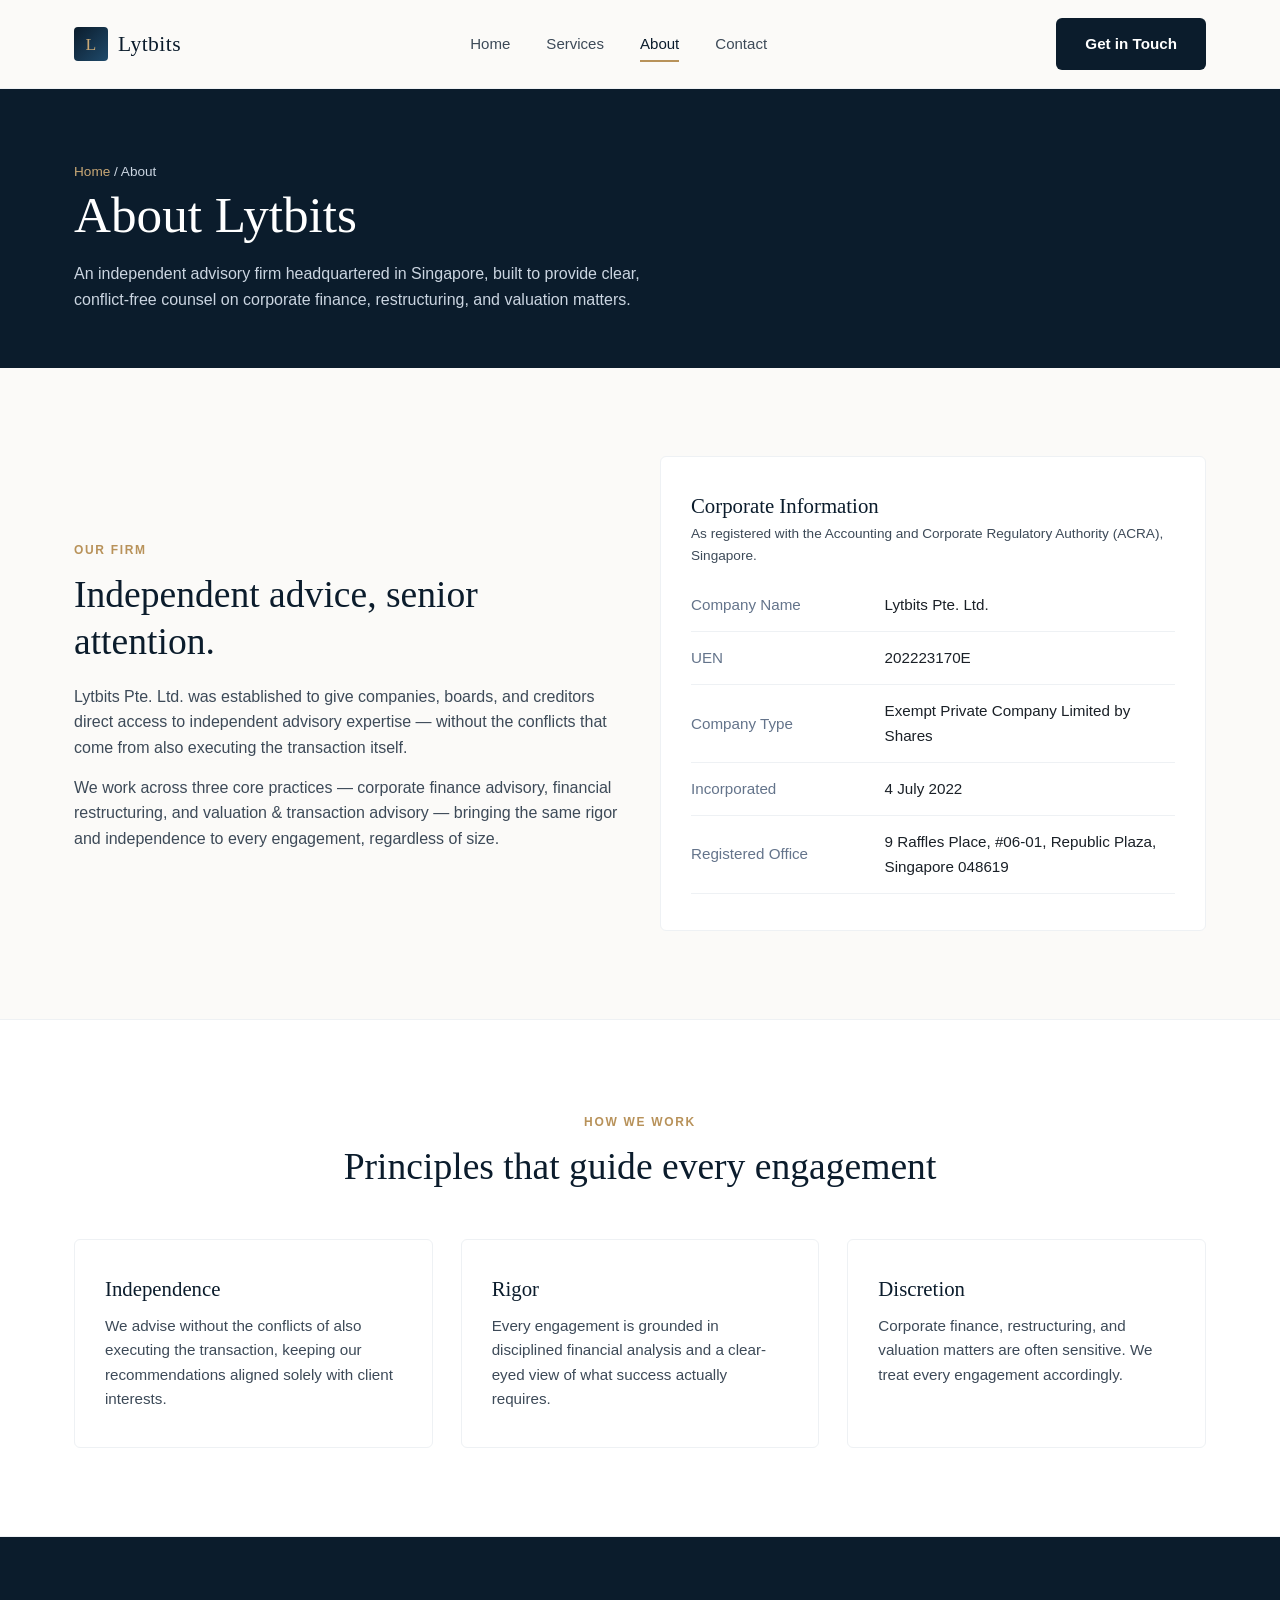
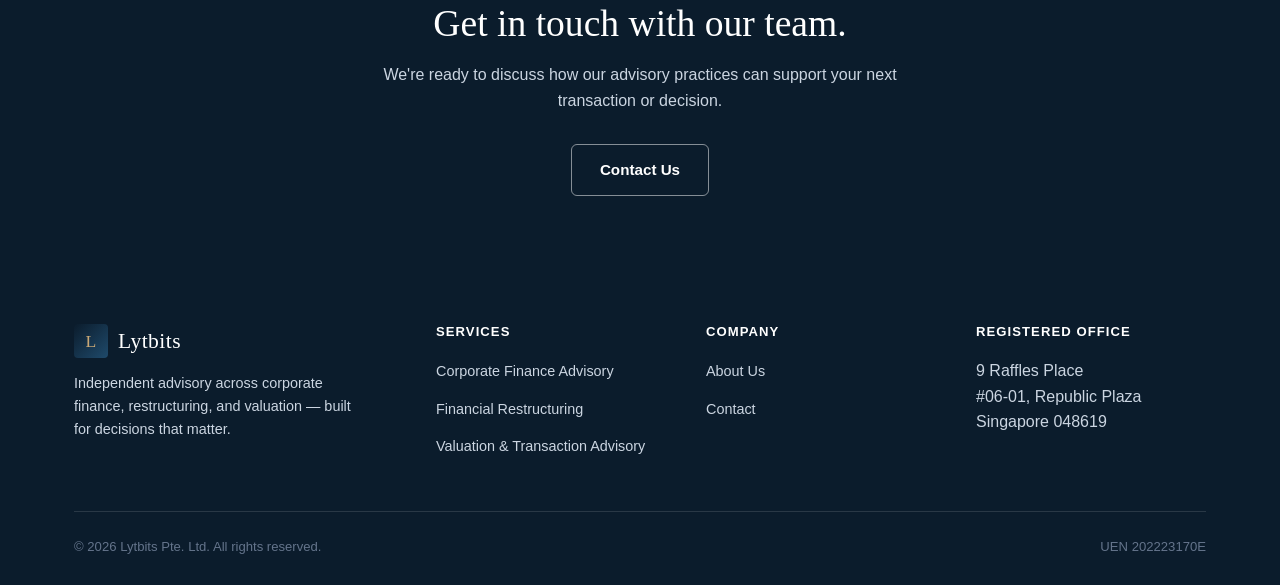
==== about.html @ d33e1c36 "Initial commit: Lytbits Pte. Ltd. corporate website Static site with Home, Services, About, and Cont" ====
<!doctype html>
<html lang="en">
<head>
  <meta charset="UTF-8" />
  <meta name="viewport" content="width=device-width, initial-scale=1.0" />
  <title>About Us — Lytbits Pte. Ltd.</title>
  <meta name="description" content="Lytbits Pte. Ltd. is a Singapore-incorporated independent advisory firm. Learn about our company and registration details." />
  <link rel="stylesheet" href="css/style.css" />
</head>
<body>

  <header class="site-header">
    <div class="container">
      <nav class="nav">
        <a href="index.html" class="brand"><span class="brand-mark">L</span> Lytbits</a>
        <div class="nav-links">
          <a href="index.html">Home</a>
          <a href="services.html">Services</a>
          <a href="about.html">About</a>
          <a href="contact.html">Contact</a>
        </div>
        <div class="nav-cta">
          <a href="contact.html" class="btn btn-primary">Get in Touch</a>
        </div>
        <button class="nav-toggle" aria-label="Toggle navigation">
          <span></span><span></span><span></span>
        </button>
      </nav>
    </div>
  </header>

  <main>

    <section class="page-header">
      <div class="container">
        <div class="breadcrumb"><a href="index.html">Home</a> / About</div>
        <h1>About Lytbits</h1>
        <p>An independent advisory firm headquartered in Singapore, built to provide clear, conflict-free counsel on corporate finance, restructuring, and valuation matters.</p>
      </div>
    </section>

    <section class="section">
      <div class="container grid-2">
        <div>
          <span class="eyebrow">Our Firm</span>
          <h2>Independent advice, senior attention.</h2>
          <p style="margin-top: 18px;">Lytbits Pte. Ltd. was established to give companies, boards, and creditors direct access to independent advisory expertise — without the conflicts that come from also executing the transaction itself.</p>
          <p style="margin-top: 14px;">We work across three core practices — corporate finance advisory, financial restructuring, and valuation &amp; transaction advisory — bringing the same rigor and independence to every engagement, regardless of size.</p>
        </div>
        <div class="card">
          <h3 style="margin-bottom: 4px;">Corporate Information</h3>
          <p style="font-size: 0.85rem; margin-bottom: 8px;">As registered with the Accounting and Corporate Regulatory Authority (ACRA), Singapore.</p>
          <table class="info-table">
            <tr>
              <td>Company Name</td>
              <td>Lytbits Pte. Ltd.</td>
            </tr>
            <tr>
              <td>UEN</td>
              <td>202223170E</td>
            </tr>
            <tr>
              <td>Company Type</td>
              <td>Exempt Private Company Limited by Shares</td>
            </tr>
            <tr>
              <td>Incorporated</td>
              <td>4 July 2022</td>
            </tr>
            <tr>
              <td>Registered Office</td>
              <td>9 Raffles Place, #06-01, Republic Plaza, Singapore 048619</td>
            </tr>
          </table>
        </div>
      </div>
    </section>

    <section class="section section--alt">
      <div class="container">
        <div class="section-head center">
          <span class="eyebrow">How We Work</span>
          <h2>Principles that guide every engagement</h2>
        </div>
        <div class="grid-3">
          <div class="card">
            <h3>Independence</h3>
            <p>We advise without the conflicts of also executing the transaction, keeping our recommendations aligned solely with client interests.</p>
          </div>
          <div class="card">
            <h3>Rigor</h3>
            <p>Every engagement is grounded in disciplined financial analysis and a clear-eyed view of what success actually requires.</p>
          </div>
          <div class="card">
            <h3>Discretion</h3>
            <p>Corporate finance, restructuring, and valuation matters are often sensitive. We treat every engagement accordingly.</p>
          </div>
        </div>
      </div>
    </section>

    <section class="cta-band">
      <div class="container">
        <h2>Get in touch with our team.</h2>
        <p>We're ready to discuss how our advisory practices can support your next transaction or decision.</p>
        <a href="contact.html" class="btn btn-outline-light">Contact Us</a>
      </div>
    </section>

  </main>

  <footer class="site-footer">
    <div class="container">
      <div class="footer-grid">
        <div class="footer-brand">
          <div class="brand"><span class="brand-mark">L</span> Lytbits</div>
          <p>Independent advisory across corporate finance, restructuring, and valuation — built for decisions that matter.</p>
        </div>
        <div class="footer-col">
          <h4>Services</h4>
          <ul>
            <li><a href="services.html#corporate-finance">Corporate Finance Advisory</a></li>
            <li><a href="services.html#restructuring">Financial Restructuring</a></li>
            <li><a href="services.html#valuation">Valuation &amp; Transaction Advisory</a></li>
          </ul>
        </div>
        <div class="footer-col">
          <h4>Company</h4>
          <ul>
            <li><a href="about.html">About Us</a></li>
            <li><a href="contact.html">Contact</a></li>
          </ul>
        </div>
        <div class="footer-col">
          <h4>Registered Office</h4>
          <ul>
            <li>9 Raffles Place<br />#06-01, Republic Plaza<br />Singapore 048619</li>
          </ul>
        </div>
      </div>
      <div class="footer-bottom">
        <span>&copy; <span id="current-year"></span> Lytbits Pte. Ltd. All rights reserved.</span>
        <span>UEN 202223170E</span>
      </div>
    </div>
  </footer>

  <script src="js/main.js"></script>
</body>
</html>
---- css/style.css ----
/* ============================================
   LYTBITS PTE. LTD. — Design System
   ============================================ */

:root {
  --color-navy-900: #0b1c2c;
  --color-navy-800: #10283f;
  --color-navy-700: #163752;
  --color-navy-600: #1f4a6b;
  --color-gold-500: #b8925a;
  --color-gold-400: #c9a876;
  --color-gold-100: #f4ead9;
  --color-ink: #1a2027;
  --color-slate-700: #3d4a58;
  --color-slate-500: #64748b;
  --color-slate-300: #cbd5e1;
  --color-slate-100: #eef1f4;
  --color-white: #ffffff;
  --color-bg: #fbfaf8;

  --font-serif: "Georgia", "Iowan Old Style", "Palatino Linotype", serif;
  --font-sans: -apple-system, BlinkMacSystemFont, "Segoe UI", Roboto, Helvetica, Arial, sans-serif;

  --max-width: 1180px;
  --radius: 6px;
  --shadow-sm: 0 1px 3px rgba(11, 28, 44, 0.08);
  --shadow-md: 0 8px 24px rgba(11, 28, 44, 0.10);
  --transition: 200ms ease;
}

* {
  box-sizing: border-box;
  margin: 0;
  padding: 0;
}

html {
  scroll-behavior: smooth;
}

body {
  font-family: var(--font-sans);
  color: var(--color-ink);
  background: var(--color-bg);
  line-height: 1.6;
  -webkit-font-smoothing: antialiased;
}

img {
  max-width: 100%;
  display: block;
}

a {
  color: inherit;
  text-decoration: none;
}

ul {
  list-style: none;
}

.container {
  max-width: var(--max-width);
  margin: 0 auto;
  padding: 0 24px;
}

h1, h2, h3, h4 {
  font-family: var(--font-serif);
  font-weight: 400;
  line-height: 1.25;
  color: var(--color-navy-900);
}

h1 { font-size: clamp(2.25rem, 4vw, 3.25rem); }
h2 { font-size: clamp(1.75rem, 3vw, 2.35rem); }
h3 { font-size: 1.3rem; }

p { color: var(--color-slate-700); }

.eyebrow {
  display: inline-block;
  font-size: 0.75rem;
  font-weight: 600;
  letter-spacing: 0.14em;
  text-transform: uppercase;
  color: var(--color-gold-500);
  margin-bottom: 12px;
}

.section {
  padding: 88px 0;
}

.section--tight {
  padding: 56px 0;
}

.section--alt {
  background: var(--color-white);
  border-top: 1px solid var(--color-slate-100);
  border-bottom: 1px solid var(--color-slate-100);
}

.section-head {
  max-width: 640px;
  margin-bottom: 48px;
}

.section-head.center {
  margin-left: auto;
  margin-right: auto;
  text-align: center;
}

/* ---------- Buttons ---------- */

.btn {
  display: inline-flex;
  align-items: center;
  gap: 8px;
  padding: 13px 28px;
  border-radius: var(--radius);
  font-size: 0.95rem;
  font-weight: 600;
  border: 1px solid transparent;
  cursor: pointer;
  transition: background var(--transition), color var(--transition), border-color var(--transition);
}

.btn-primary {
  background: var(--color-navy-900);
  color: var(--color-white);
}

.btn-primary:hover {
  background: var(--color-navy-700);
}

.btn-outline {
  background: transparent;
  border-color: var(--color-navy-900);
  color: var(--color-navy-900);
}

.btn-outline:hover {
  background: var(--color-navy-900);
  color: var(--color-white);
}

.btn-outline-light {
  background: transparent;
  border-color: rgba(255, 255, 255, 0.5);
  color: var(--color-white);
}

.btn-outline-light:hover {
  background: var(--color-white);
  color: var(--color-navy-900);
}

/* ---------- Header / Nav ---------- */

.site-header {
  position: sticky;
  top: 0;
  z-index: 100;
  background: rgba(251, 250, 248, 0.92);
  backdrop-filter: saturate(180%) blur(10px);
  border-bottom: 1px solid var(--color-slate-100);
}

.nav {
  display: flex;
  align-items: center;
  justify-content: space-between;
  padding: 18px 0;
}

.brand {
  display: flex;
  align-items: center;
  gap: 10px;
  font-family: var(--font-serif);
  font-size: 1.35rem;
  color: var(--color-navy-900);
  letter-spacing: 0.02em;
}

.brand-mark {
  width: 34px;
  height: 34px;
  border-radius: 4px;
  background: linear-gradient(135deg, var(--color-navy-900), var(--color-navy-600));
  display: flex;
  align-items: center;
  justify-content: center;
  color: var(--color-gold-400);
  font-family: var(--font-serif);
  font-size: 1.1rem;
}

.nav-links {
  display: flex;
  align-items: center;
  gap: 36px;
}

.nav-links a {
  font-size: 0.94rem;
  font-weight: 500;
  color: var(--color-slate-700);
  transition: color var(--transition);
  position: relative;
}

.nav-links a:hover,
.nav-links a.active {
  color: var(--color-navy-900);
}

.nav-links a.active::after {
  content: "";
  position: absolute;
  left: 0;
  right: 0;
  bottom: -6px;
  height: 2px;
  background: var(--color-gold-500);
}

.nav-cta {
  display: flex;
  align-items: center;
  gap: 20px;
}

.nav-toggle {
  display: none;
  flex-direction: column;
  gap: 5px;
  background: none;
  border: none;
  cursor: pointer;
  padding: 6px;
}

.nav-toggle span {
  width: 24px;
  height: 2px;
  background: var(--color-navy-900);
}

/* ---------- Hero ---------- */

.hero {
  background: linear-gradient(160deg, var(--color-navy-900) 0%, var(--color-navy-700) 100%);
  color: var(--color-white);
  padding: 120px 0 100px;
}

.hero h1,
.hero p {
  color: var(--color-white);
}

.hero-content {
  max-width: 680px;
}

.hero p.lead {
  font-size: 1.15rem;
  color: var(--color-slate-300);
  margin: 22px 0 36px;
  max-width: 560px;
}

.hero-actions {
  display: flex;
  gap: 16px;
  flex-wrap: wrap;
}

.hero-stats {
  display: grid;
  grid-template-columns: repeat(3, auto);
  gap: 48px;
  margin-top: 64px;
  padding-top: 40px;
  border-top: 1px solid rgba(255, 255, 255, 0.15);
}

.hero-stats .stat-value {
  font-family: var(--font-serif);
  font-size: 2rem;
  color: var(--color-gold-400);
}

.hero-stats .stat-label {
  font-size: 0.85rem;
  color: var(--color-slate-300);
  margin-top: 4px;
}

/* ---------- Page header (interior pages) ---------- */

.page-header {
  background: var(--color-navy-900);
  color: var(--color-white);
  padding: 72px 0 56px;
}

.page-header h1,
.page-header p {
  color: var(--color-white);
}

.page-header p {
  color: var(--color-slate-300);
  max-width: 620px;
  margin-top: 14px;
}

.breadcrumb {
  font-size: 0.85rem;
  color: var(--color-slate-300);
}

.breadcrumb a {
  color: var(--color-gold-400);
}

/* ---------- Cards / Grids ---------- */

.grid-3 {
  display: grid;
  grid-template-columns: repeat(3, 1fr);
  gap: 28px;
}

.grid-2 {
  display: grid;
  grid-template-columns: repeat(2, 1fr);
  gap: 40px;
  align-items: center;
}

.card {
  background: var(--color-white);
  border: 1px solid var(--color-slate-100);
  border-radius: var(--radius);
  padding: 36px 30px;
  transition: box-shadow var(--transition), transform var(--transition);
}

.card:hover {
  box-shadow: var(--shadow-md);
  transform: translateY(-3px);
}

.card .card-index {
  font-family: var(--font-serif);
  font-size: 0.95rem;
  color: var(--color-gold-500);
  margin-bottom: 18px;
}

.card h3 {
  margin-bottom: 12px;
}

.card p {
  font-size: 0.95rem;
}

.card a.card-link {
  display: inline-block;
  margin-top: 18px;
  font-size: 0.88rem;
  font-weight: 600;
  color: var(--color-navy-900);
  border-bottom: 1px solid var(--color-gold-500);
  padding-bottom: 2px;
}

/* ---------- Service detail blocks ---------- */

.service-block {
  padding: 56px 0;
  border-bottom: 1px solid var(--color-slate-100);
}

.service-block:last-child {
  border-bottom: none;
}

.service-block-head {
  display: flex;
  align-items: baseline;
  gap: 18px;
  margin-bottom: 20px;
}

.service-number {
  font-family: var(--font-serif);
  font-size: 1.1rem;
  color: var(--color-gold-500);
}

.sub-services {
  display: grid;
  grid-template-columns: repeat(auto-fit, minmax(260px, 1fr));
  gap: 24px;
  margin-top: 28px;
}

.sub-service {
  border-left: 2px solid var(--color-gold-500);
  padding-left: 18px;
}

.sub-service h4 {
  font-family: var(--font-sans);
  font-weight: 600;
  font-size: 1rem;
  color: var(--color-navy-900);
  margin-bottom: 6px;
}

.sub-service p {
  font-size: 0.92rem;
}

/* ---------- About page ---------- */

.info-table {
  width: 100%;
  border-collapse: collapse;
  margin-top: 12px;
}

.info-table tr {
  border-bottom: 1px solid var(--color-slate-100);
}

.info-table td {
  padding: 14px 0;
  font-size: 0.95rem;
}

.info-table td:first-child {
  color: var(--color-slate-500);
  width: 40%;
}

.info-table td:last-child {
  color: var(--color-ink);
  font-weight: 500;
}

.value-list {
  display: grid;
  gap: 24px;
  margin-top: 12px;
}

.value-item {
  display: flex;
  gap: 18px;
}

.value-icon {
  flex-shrink: 0;
  width: 42px;
  height: 42px;
  border-radius: 50%;
  background: var(--color-gold-100);
  color: var(--color-gold-500);
  display: flex;
  align-items: center;
  justify-content: center;
  font-family: var(--font-serif);
}

/* ---------- CTA band ---------- */

.cta-band {
  background: var(--color-navy-900);
  color: var(--color-white);
  padding: 64px 0;
  text-align: center;
}

.cta-band h2,
.cta-band p {
  color: var(--color-white);
}

.cta-band p {
  color: var(--color-slate-300);
  margin: 14px auto 30px;
  max-width: 520px;
}

/* ---------- Contact ---------- */

.contact-grid {
  display: grid;
  grid-template-columns: 1.1fr 0.9fr;
  gap: 56px;
}

.contact-info-item {
  margin-bottom: 28px;
}

.contact-info-item .label {
  font-size: 0.78rem;
  font-weight: 600;
  letter-spacing: 0.08em;
  text-transform: uppercase;
  color: var(--color-gold-500);
  margin-bottom: 6px;
  display: block;
}

.form-group {
  margin-bottom: 20px;
}

.form-group label {
  display: block;
  font-size: 0.85rem;
  font-weight: 600;
  color: var(--color-navy-900);
  margin-bottom: 6px;
}

.form-group input,
.form-group textarea,
.form-group select {
  width: 100%;
  padding: 12px 14px;
  border: 1px solid var(--color-slate-300);
  border-radius: var(--radius);
  font-family: var(--font-sans);
  font-size: 0.95rem;
  background: var(--color-white);
  transition: border-color var(--transition);
}

.form-group input:focus,
.form-group textarea:focus,
.form-group select:focus {
  outline: none;
  border-color: var(--color-navy-600);
}

.form-note {
  font-size: 0.82rem;
  color: var(--color-slate-500);
  margin-top: 14px;
}

.form-success {
  display: none;
  background: var(--color-gold-100);
  border: 1px solid var(--color-gold-400);
  border-radius: var(--radius);
  padding: 16px 18px;
  font-size: 0.92rem;
  color: var(--color-navy-900);
  margin-bottom: 20px;
}

/* ---------- Footer ---------- */

.site-footer {
  background: var(--color-navy-900);
  color: var(--color-slate-300);
  padding: 64px 0 28px;
}

.footer-grid {
  display: grid;
  grid-template-columns: 1.4fr 1fr 1fr 1fr;
  gap: 40px;
  padding-bottom: 40px;
  border-bottom: 1px solid rgba(255, 255, 255, 0.12);
}

.footer-brand .brand {
  color: var(--color-white);
  margin-bottom: 14px;
}

.footer-brand p {
  color: var(--color-slate-300);
  font-size: 0.9rem;
  max-width: 280px;
}

.footer-col h4 {
  font-family: var(--font-sans);
  font-size: 0.82rem;
  font-weight: 600;
  letter-spacing: 0.08em;
  text-transform: uppercase;
  color: var(--color-white);
  margin-bottom: 18px;
}

.footer-col ul li {
  margin-bottom: 12px;
}

.footer-col a {
  font-size: 0.9rem;
  color: var(--color-slate-300);
  transition: color var(--transition);
}

.footer-col a:hover {
  color: var(--color-gold-400);
}

.footer-bottom {
  display: flex;
  justify-content: space-between;
  align-items: center;
  padding-top: 24px;
  font-size: 0.82rem;
  color: var(--color-slate-500);
  flex-wrap: wrap;
  gap: 12px;
}

/* ---------- Responsive ---------- */

@media (max-width: 900px) {
  .grid-3 { grid-template-columns: 1fr; }
  .grid-2 { grid-template-columns: 1fr; }
  .contact-grid { grid-template-columns: 1fr; }
  .footer-grid { grid-template-columns: 1fr 1fr; }
  .hero-stats { grid-template-columns: repeat(3, auto); gap: 28px; }
}

@media (max-width: 720px) {
  .nav-links,
  .nav-cta .btn {
    display: none;
  }

  .nav-toggle {
    display: flex;
  }

  .nav.open .nav-links {
    display: flex;
    position: absolute;
    top: 100%;
    left: 0;
    right: 0;
    flex-direction: column;
    background: var(--color-white);
    padding: 24px;
    gap: 20px;
    border-bottom: 1px solid var(--color-slate-100);
    box-shadow: var(--shadow-md);
  }

  .footer-grid { grid-template-columns: 1fr; }
  .hero-stats { grid-template-columns: 1fr; gap: 20px; }
  .section { padding: 64px 0; }
}
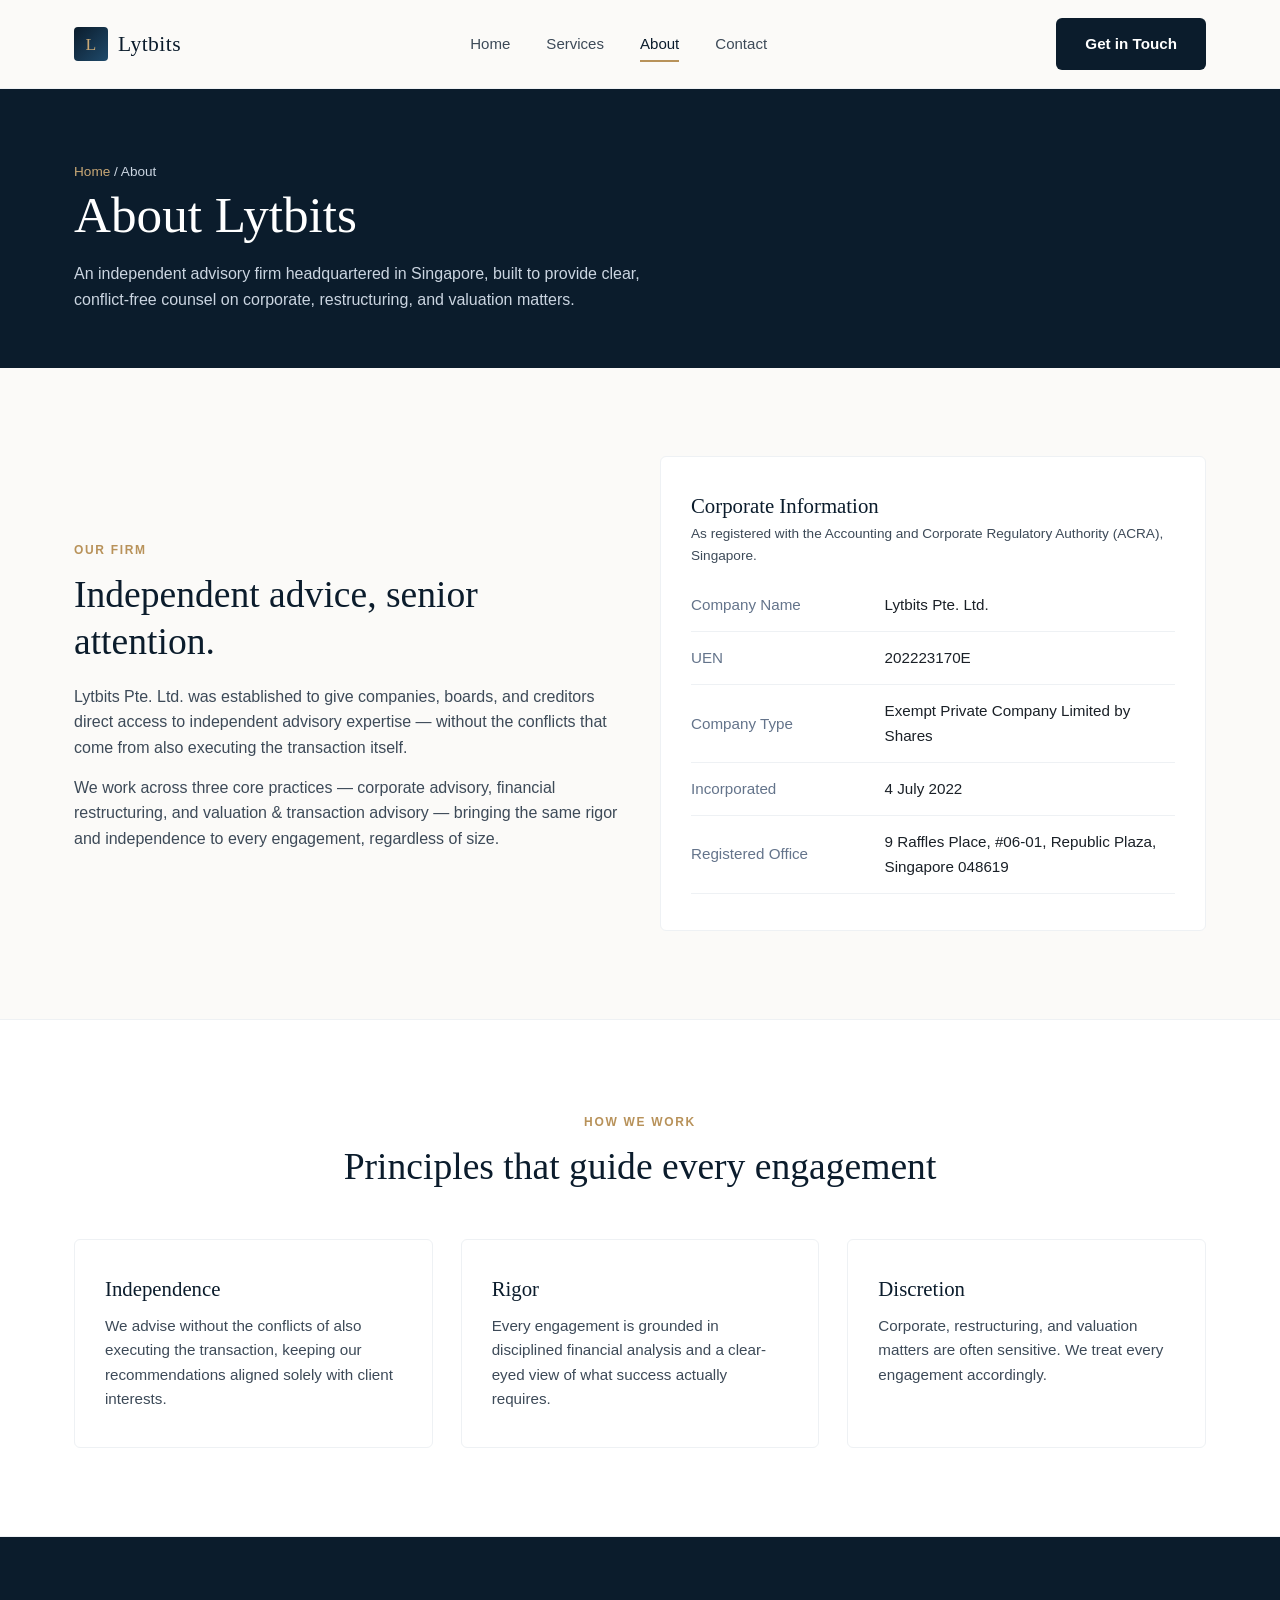
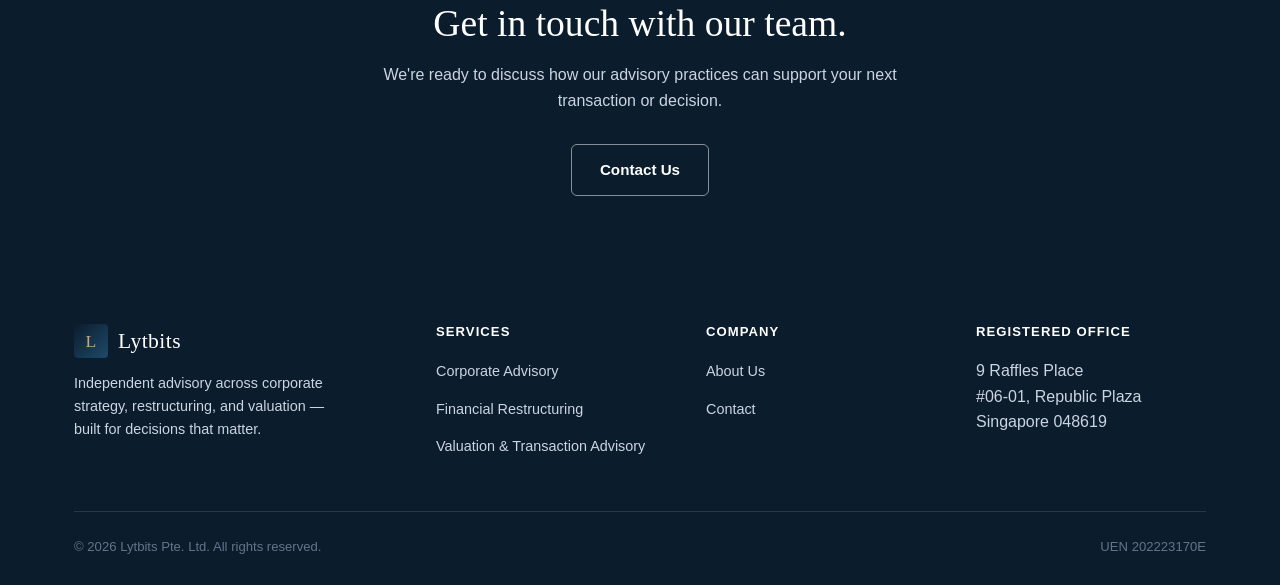
==== commit 200e808b: "Rename Corporate Finance Advisory to Corporate Advisory Drop M&A Advisory and Capital Solutions sub-" ====
--- a/about.html
+++ b/about.html
@@ -35,7 +35,7 @@
       <div class="container">
         <div class="breadcrumb"><a href="index.html">Home</a> / About</div>
         <h1>About Lytbits</h1>
-        <p>An independent advisory firm headquartered in Singapore, built to provide clear, conflict-free counsel on corporate finance, restructuring, and valuation matters.</p>
+        <p>An independent advisory firm headquartered in Singapore, built to provide clear, conflict-free counsel on corporate, restructuring, and valuation matters.</p>
       </div>
     </section>
 
@@ -45,7 +45,7 @@
           <span class="eyebrow">Our Firm</span>
           <h2>Independent advice, senior attention.</h2>
           <p style="margin-top: 18px;">Lytbits Pte. Ltd. was established to give companies, boards, and creditors direct access to independent advisory expertise — without the conflicts that come from also executing the transaction itself.</p>
-          <p style="margin-top: 14px;">We work across three core practices — corporate finance advisory, financial restructuring, and valuation &amp; transaction advisory — bringing the same rigor and independence to every engagement, regardless of size.</p>
+          <p style="margin-top: 14px;">We work across three core practices — corporate advisory, financial restructuring, and valuation &amp; transaction advisory — bringing the same rigor and independence to every engagement, regardless of size.</p>
         </div>
         <div class="card">
           <h3 style="margin-bottom: 4px;">Corporate Information</h3>
@@ -93,7 +93,7 @@
           </div>
           <div class="card">
             <h3>Discretion</h3>
-            <p>Corporate finance, restructuring, and valuation matters are often sensitive. We treat every engagement accordingly.</p>
+            <p>Corporate, restructuring, and valuation matters are often sensitive. We treat every engagement accordingly.</p>
           </div>
         </div>
       </div>
@@ -114,12 +114,12 @@
       <div class="footer-grid">
         <div class="footer-brand">
           <div class="brand"><span class="brand-mark">L</span> Lytbits</div>
-          <p>Independent advisory across corporate finance, restructuring, and valuation — built for decisions that matter.</p>
+          <p>Independent advisory across corporate strategy, restructuring, and valuation — built for decisions that matter.</p>
         </div>
         <div class="footer-col">
           <h4>Services</h4>
           <ul>
-            <li><a href="services.html#corporate-finance">Corporate Finance Advisory</a></li>
+            <li><a href="services.html#corporate-advisory">Corporate Advisory</a></li>
             <li><a href="services.html#restructuring">Financial Restructuring</a></li>
             <li><a href="services.html#valuation">Valuation &amp; Transaction Advisory</a></li>
           </ul>
